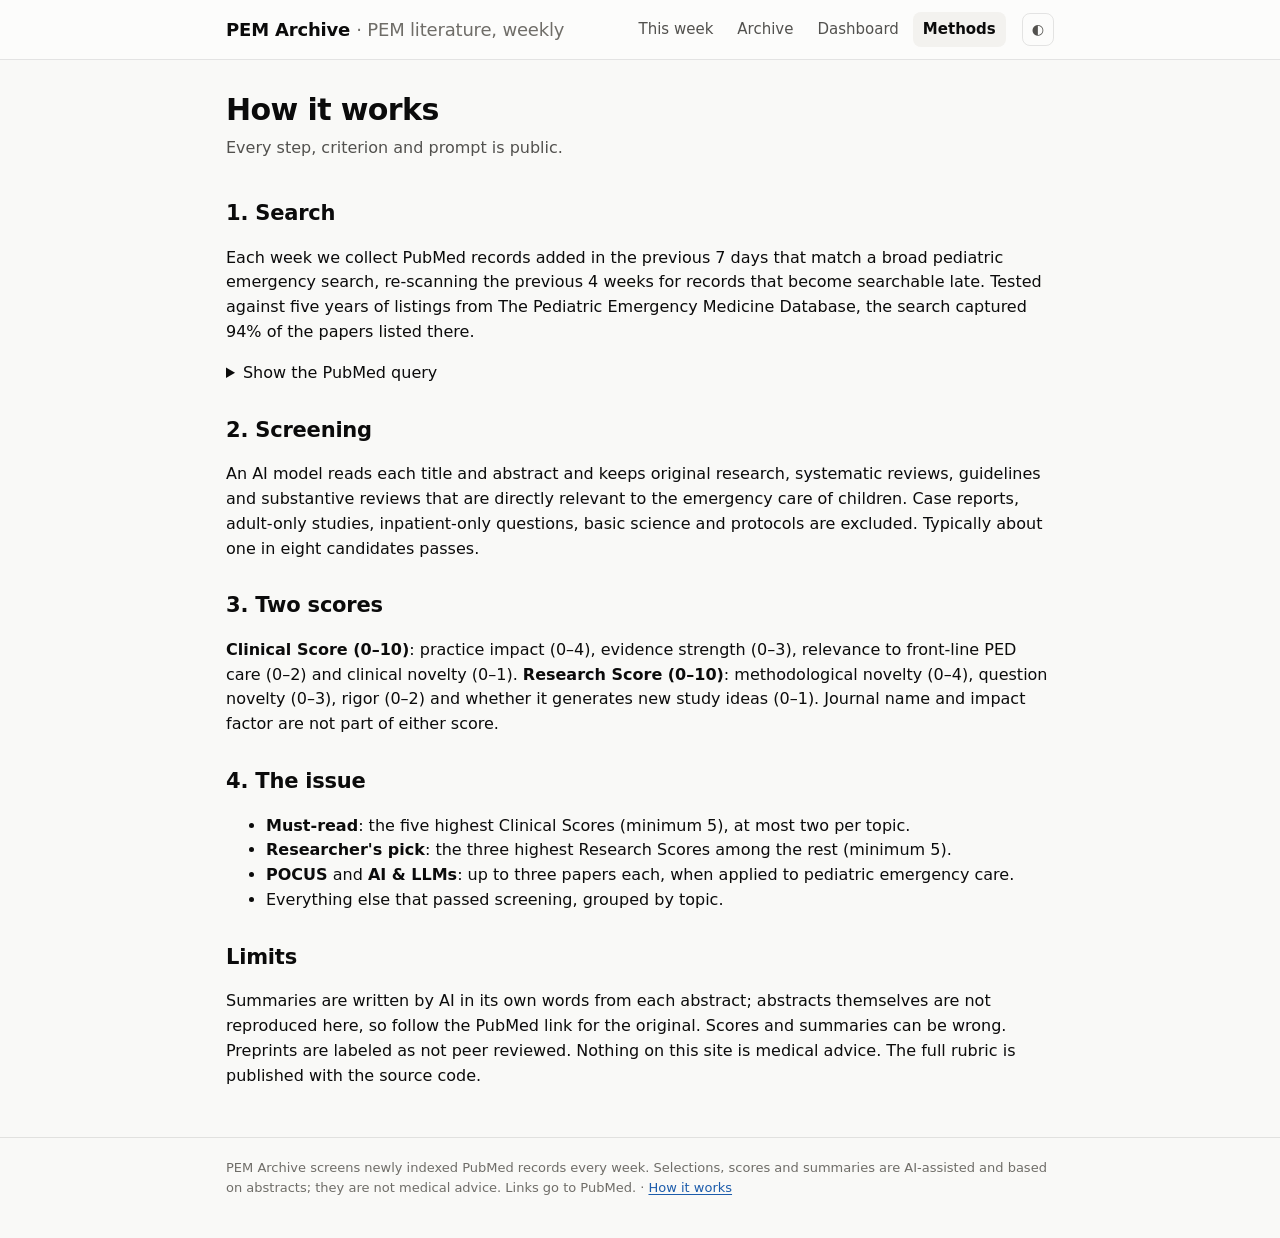
==== docs/about.html @ d5014c94 "PEM Archive: weekly AI-screened pediatric emergency medicine digest - pipeline: PubMed fetch (Q5 que" ====
<!doctype html>
<html lang="en">
<head>
<meta charset="utf-8">
<meta name="viewport" content="width=device-width, initial-scale=1">
<title>Methods · PEM Archive</title>
<meta name="description" content="Weekly must-reads in pediatric emergency medicine">
<link rel="stylesheet" href="assets/style.css">
<script src="assets/app.js" defer></script>
</head>
<body>
<header class="site-header"><div class="wrap">
<a class="brand" href="index.html">PEM Archive <span>· PEM literature, weekly</span></a>
<nav class="nav" aria-label="Main"><a href="index.html">This week</a><a href="archive.html">Archive</a><a href="dashboard.html">Dashboard</a><a href="about.html" aria-current="page">Methods</a></nav>
<button class="theme-btn" type="button" aria-label="Toggle dark mode">◐</button>
</div></header>
<main class="wrap">
<div class="issue-head"><h1>How it works</h1><p class="lede">Every step, criterion and prompt is public.</p></div>
<div class="prose">
<h2>1. Search</h2>
<p>Each week we collect PubMed records added in the previous 7 days that match a broad pediatric emergency search,
re-scanning the previous 4 weeks for records that become searchable late. Tested against five years of listings from
The Pediatric Emergency Medicine Database, the search captured 94% of the papers listed there.</p>
<details><summary>Show the PubMed query</summary><pre>((pediatric*[tiab] OR paediatric*[tiab] OR child*[tiab] OR infant*[tiab] OR adolescen*[tiab] OR neonat*[tiab] OR newborn*[tiab] OR toddler*[tiab] OR youth*[tiab] OR kid[tiab] OR kids[tiab] OR &quot;young people&quot;[tiab] OR child[mh] OR infant[mh] OR adolescent[mh] OR pediatrics[mh] OR &quot;pediatric emergency medicine&quot;[mh]) AND (&quot;emergency department*&quot;[tiab] OR &quot;emergency room*&quot;[tiab] OR &quot;emergency medicine&quot;[tiab] OR &quot;emergency care&quot;[tiab] OR &quot;emergency unit*&quot;[tiab] OR &quot;accident and emergency&quot;[tiab] OR &quot;emergency service, hospital&quot;[mh] OR &quot;emergency medicine&quot;[mh] OR &quot;emergency medical services&quot;[mh] OR &quot;emergencies&quot;[mh] OR ED[tiab] OR EDs[tiab] OR PED[tiab] OR PEDs[tiab] OR prehospital[tiab] OR pre-hospital[tiab] OR &quot;emergency medical service*&quot;[tiab] OR paramedic*[tiab] OR ambulance*[tiab] OR &quot;urgent care&quot;[tiab] OR triage[tiab] OR &quot;trauma center*&quot;[tiab] OR &quot;trauma centre*&quot;[tiab] OR &quot;emergency&quot;[tiab])) OR &quot;Pediatr Emerg Care&quot;[ta] OR &quot;Pediatr Emerg Med Pract&quot;[ta] OR ((pediatric*[tiab] OR paediatric*[tiab] OR child*[tiab] OR infant*[tiab] OR adolescen*[tiab] OR neonat*[tiab] OR newborn*[tiab] OR toddler*[tiab] OR youth*[tiab] OR kid[tiab] OR kids[tiab] OR &quot;young people&quot;[tiab] OR child[mh] OR infant[mh] OR adolescent[mh] OR pediatrics[mh] OR &quot;pediatric emergency medicine&quot;[mh]) AND (&quot;Am J Emerg Med&quot;[ta] OR &quot;Ann Emerg Med&quot;[ta] OR &quot;Acad Emerg Med&quot;[ta] OR &quot;J Emerg Med&quot;[ta] OR &quot;Emerg Med J&quot;[ta] OR &quot;Emerg Med Australas&quot;[ta] OR &quot;CJEM&quot;[ta] OR &quot;J Am Coll Emerg Physicians Open&quot;[ta] OR &quot;West J Emerg Med&quot;[ta] OR &quot;Prehosp Emerg Care&quot;[ta] OR &quot;Resuscitation&quot;[ta] OR &quot;Resusc Plus&quot;[ta] OR &quot;Eur J Emerg Med&quot;[ta] OR &quot;Scand J Trauma Resusc Emerg Med&quot;[ta] OR &quot;BMC Emerg Med&quot;[ta] OR &quot;Int J Emerg Med&quot;[ta] OR &quot;Emerg Med Clin North Am&quot;[ta] OR &quot;AEM Educ Train&quot;[ta] OR &quot;Intern Emerg Med&quot;[ta] OR &quot;Clin Exp Emerg Med&quot;[ta] OR &quot;Emergencias&quot;[ta] OR &quot;Air Med J&quot;[ta] OR &quot;Prehosp Disaster Med&quot;[ta] OR &quot;Am J Emerg Med&quot;[ta] OR &quot;Injury&quot;[ta] OR &quot;J Trauma Acute Care Surg&quot;[ta])) OR ((pediatric*[tiab] OR paediatric*[tiab] OR child*[tiab] OR infant*[tiab] OR adolescen*[tiab] OR neonat*[tiab] OR newborn*[tiab] OR toddler*[tiab] OR youth*[tiab] OR kid[tiab] OR kids[tiab] OR &quot;young people&quot;[tiab]) AND (resuscitat*[tiab] OR &quot;cardiac arrest&quot;[tiab] OR CPR[tiab] OR trauma*[tiab] OR injur*[tiab] OR concussion*[tiab] OR fractur*[tiab] OR sedation[tiab] OR ketamine[tiab] OR bronchiolitis[tiab] OR croup[tiab] OR asthma exacerbation*[tiab] OR appendicitis[tiab] OR intussusception[tiab] OR sepsis[tiab] OR septic[tiab] OR &quot;febrile infant*&quot;[tiab] OR &quot;diabetic ketoacidosis&quot;[tiab] OR &quot;status epilepticus&quot;[tiab] OR &quot;febrile seizure*&quot;[tiab] OR anaphylaxis[tiab] OR poisoning*[tiab] OR ingestion*[tiab] OR &quot;foreign body&quot;[tiab] OR torsion[tiab] OR &quot;point-of-care ultrasound&quot;[tiab] OR POCUS[tiab] OR &quot;child abuse&quot;[tiab] OR maltreatment[tiab]))</pre></details>
<h2>2. Screening</h2>
<p>An AI model reads each title and abstract and keeps original research, systematic reviews, guidelines and substantive
reviews that are directly relevant to the emergency care of children. Case reports, adult-only studies, inpatient-only
questions, basic science and protocols are excluded. Typically about one in eight candidates passes.</p>
<h2>3. Two scores</h2>
<p><b>Clinical Score (0–10)</b>: practice impact (0–4), evidence strength (0–3), relevance to front-line PED care (0–2)
and clinical novelty (0–1). <b>Research Score (0–10)</b>: methodological novelty (0–4), question novelty (0–3),
rigor (0–2) and whether it generates new study ideas (0–1). Journal name and impact factor are not part of either score.</p>
<h2>4. The issue</h2>
<ul><li><b>Must-read</b>: the five highest Clinical Scores (minimum 5), at most two per topic.</li>
<li><b>Researcher's pick</b>: the three highest Research Scores among the rest (minimum 5).</li>
<li><b>POCUS</b> and <b>AI & LLMs</b>: up to three papers each, when applied to pediatric emergency care.</li>
<li>Everything else that passed screening, grouped by topic.</li></ul>
<h2>Limits</h2>
<p>Summaries are written by AI in its own words from each abstract; abstracts themselves are not reproduced here, so follow the PubMed link for the original. Scores and summaries can be wrong. Preprints are labeled as not peer reviewed. Nothing on
this site is medical advice. The full rubric is published with the source code.</p>
</div>
</main>
<footer><div class="wrap">
PEM Archive screens newly indexed PubMed records every week. Selections, scores and summaries are AI-assisted and
based on abstracts; they are not medical advice. Links go to PubMed. · <a href="about.html">How it works</a>
</div></footer>
</body>
</html>
---- docs/assets/style.css ----
:root {
  color-scheme: light;
  --page: #f9f9f7;
  --surface: #fcfcfb;
  --surface-2: #f3f2ef;
  --ink: #0b0b0b;
  --ink-2: #52514e;
  --muted: #6f6d68;
  --grid: #e1e0d9;
  --axis: #c3c2b7;
  --border: rgba(11, 11, 11, 0.10);
  --accent: #1c5cab;
  --accent-wash: #e6effb;
  --series-1: #2a78d6;
  --series-2: #eb6834;
  --good: #006300;
  --radius: 10px;
  --font: system-ui, -apple-system, "Segoe UI", sans-serif;
}
@media (prefers-color-scheme: dark) {
  :root:where(:not([data-theme="light"])) {
    color-scheme: dark;
    --page: #0d0d0d;
    --surface: #1a1a19;
    --surface-2: #232321;
    --ink: #ffffff;
    --ink-2: #c3c2b7;
    --muted: #9a988f;
    --grid: #2c2c2a;
    --axis: #383835;
    --border: rgba(255, 255, 255, 0.10);
    --accent: #86b6ef;
    --accent-wash: #1d2a3b;
    --series-1: #3987e5;
    --series-2: #d95926;
    --good: #0ca30c;
  }
}
:root[data-theme="dark"] {
  color-scheme: dark;
  --page: #0d0d0d;
  --surface: #1a1a19;
  --surface-2: #232321;
  --ink: #ffffff;
  --ink-2: #c3c2b7;
  --muted: #9a988f;
  --grid: #2c2c2a;
  --axis: #383835;
  --border: rgba(255, 255, 255, 0.10);
  --accent: #86b6ef;
  --accent-wash: #1d2a3b;
  --series-1: #3987e5;
  --series-2: #d95926;
  --good: #0ca30c;
}

* { box-sizing: border-box; }
html { -webkit-text-size-adjust: 100%; }
body {
  margin: 0; background: var(--page); color: var(--ink);
  font: 16px/1.55 var(--font);
}
a { color: var(--accent); text-underline-offset: 2px; }
a:hover { text-decoration-thickness: 2px; }
.wrap { max-width: 860px; margin: 0 auto; padding: 0 16px; }

/* header */
.site-header { border-bottom: 1px solid var(--border); background: var(--surface); }
.site-header .wrap { display: flex; align-items: center; gap: 16px; flex-wrap: wrap; padding-top: 12px; padding-bottom: 12px; }
.brand { font-weight: 700; font-size: 18px; color: var(--ink); text-decoration: none; letter-spacing: -0.01em; }
.brand span { color: var(--muted); font-weight: 500; }
.nav { display: flex; gap: 4px; flex-wrap: wrap; margin-left: auto; }
.nav a { color: var(--ink-2); text-decoration: none; padding: 6px 10px; border-radius: 8px; font-size: 15px; }
.nav a:hover { background: var(--surface-2); }
.nav a[aria-current="page"] { color: var(--ink); background: var(--surface-2); font-weight: 600; }
.theme-btn { border: 1px solid var(--border); background: transparent; color: var(--ink-2); border-radius: 8px; padding: 5px 9px; cursor: pointer; font: inherit; font-size: 14px; }

/* issue header */
.issue-head { padding: 32px 0 8px; }
.eyebrow { color: var(--muted); font-size: 14px; letter-spacing: 0.02em; margin: 0 0 4px; }
h1 { font-size: 30px; line-height: 1.2; margin: 0 0 8px; letter-spacing: -0.02em; }
.lede { color: var(--ink-2); margin: 0; }
.stats { display: flex; gap: 24px; flex-wrap: wrap; margin: 16px 0 0; padding: 0; list-style: none; }
.stats li { font-size: 14px; color: var(--muted); }
.stats b { display: block; font-size: 22px; color: var(--ink); font-weight: 600; }

/* sections */
section { margin: 36px 0; }
h2 { font-size: 21px; margin: 0 0 4px; letter-spacing: -0.01em; }
.section-note { color: var(--muted); font-size: 14px; margin: 0 0 14px; }
.empty { color: var(--muted); font-style: italic; padding: 14px 16px; border: 1px dashed var(--axis); border-radius: var(--radius); }

/* paper card */
.card { background: var(--surface); border: 1px solid var(--border); border-radius: var(--radius); padding: 18px 18px 16px; margin: 0 0 12px; }
.card.featured { border-left: 3px solid var(--accent); }
.rank { color: var(--muted); font-weight: 600; font-size: 14px; }
.card h3 { font-size: 17px; line-height: 1.35; margin: 2px 0 6px; }
.card h3 a { color: var(--ink); text-decoration: none; }
.card h3 a:hover { color: var(--accent); text-decoration: underline; }
.meta { color: var(--muted); font-size: 14px; margin: 0 0 8px; }
.badges { display: flex; flex-wrap: wrap; gap: 6px; margin: 0 0 10px; }
.badge { font-size: 12px; line-height: 1; padding: 5px 8px; border-radius: 999px; background: var(--surface-2); color: var(--ink-2); border: 1px solid var(--border); white-space: nowrap; }
.badge.strong { background: var(--accent-wash); color: var(--accent); border-color: transparent; font-weight: 600; }
.scores { display: flex; gap: 16px; flex-wrap: wrap; font-size: 14px; color: var(--ink-2); margin: 0 0 10px; }
.score { display: inline-flex; align-items: center; gap: 8px; }
.score b { color: var(--ink); font-variant-numeric: tabular-nums; }
.meter { width: 70px; height: 6px; border-radius: 3px; background: var(--grid); overflow: hidden; display: inline-block; }
.meter i { display: block; height: 100%; border-radius: 3px; }
.meter.c i { background: var(--series-1); }
.meter.r i { background: var(--series-2); }
.one-line { margin: 0; }
dl.summary { margin: 12px 0 0; display: grid; grid-template-columns: 130px 1fr; gap: 6px 14px; font-size: 15px; }
dl.summary dt { color: var(--muted); font-weight: 600; font-size: 13px; padding-top: 2px; }
dl.summary dd { margin: 0; }
.methods { margin: 10px 0 0; font-size: 14px; color: var(--ink-2); }
details.why { margin-top: 10px; font-size: 14px; color: var(--ink-2); }
details.why summary { cursor: pointer; color: var(--muted); }
details.why p { margin: 6px 0 0; }
.ai-note { color: var(--muted); font-size: 12px; margin: 10px 0 0; }

/* compact list */
.topic-group { margin: 0 0 18px; }
.topic-group h3 { font-size: 15px; margin: 0 0 6px; color: var(--ink-2); }
ul.compact { list-style: none; margin: 0; padding: 0; border-top: 1px solid var(--border); }
ul.compact li { padding: 10px 0; border-bottom: 1px solid var(--border); }
ul.compact .t { font-weight: 600; color: var(--ink); text-decoration: none; }
ul.compact .t:hover { color: var(--accent); text-decoration: underline; }
ul.compact .m { color: var(--muted); font-size: 13px; }
ul.compact p { margin: 2px 0 0; font-size: 15px; color: var(--ink-2); }

/* tables, forms */
.filters { display: flex; gap: 8px; flex-wrap: wrap; margin: 0 0 14px; }
.filters input, .filters select { font: inherit; font-size: 15px; padding: 7px 10px; border-radius: 8px; border: 1px solid var(--axis); background: var(--surface); color: var(--ink); }
.filters input { flex: 1 1 220px; }
.table-wrap { overflow-x: auto; border: 1px solid var(--border); border-radius: var(--radius); background: var(--surface); }
table { border-collapse: collapse; width: 100%; font-size: 14px; }
th, td { text-align: left; padding: 8px 10px; border-bottom: 1px solid var(--border); vertical-align: top; }
th { color: var(--muted); font-weight: 600; background: var(--surface-2); position: sticky; top: 0; }
td.num, th.num { text-align: right; font-variant-numeric: tabular-nums; white-space: nowrap; }

/* charts */
.chart-card { background: var(--surface); border: 1px solid var(--border); border-radius: var(--radius); padding: 18px; margin: 0 0 16px; }
.chart-card h3 { margin: 0 0 2px; font-size: 16px; }
.chart-card .sub { margin: 0 0 12px; color: var(--muted); font-size: 14px; }
.chart svg { display: block; width: 100%; height: auto; overflow: visible; }
.chart text { fill: var(--ink-2); font: 12px var(--font); }
.chart .val { fill: var(--ink); font-variant-numeric: tabular-nums; }
.chart .grid { stroke: var(--grid); stroke-width: 1; }
.chart .base { stroke: var(--axis); stroke-width: 1; }
.chart .mark { cursor: default; transition: opacity .12s; }
.chart .mark:hover, .chart .mark:focus { opacity: .78; outline: none; }
.legend { display: flex; gap: 16px; font-size: 13px; color: var(--ink-2); margin: 0 0 8px; }
.legend i { display: inline-block; width: 10px; height: 10px; border-radius: 2px; margin-right: 6px; vertical-align: -1px; }
.tip { position: fixed; pointer-events: none; background: var(--surface); color: var(--ink); border: 1px solid var(--border); box-shadow: 0 4px 16px rgba(0,0,0,.14); border-radius: 8px; padding: 8px 10px; font-size: 13px; z-index: 10; max-width: 260px; }
.tip b { display: block; font-size: 15px; }
.tip span { color: var(--ink-2); }
.toggle-table { margin-top: 10px; font: inherit; font-size: 13px; background: none; border: 0; color: var(--accent); cursor: pointer; padding: 0; }

/* prose */
.prose h2 { margin-top: 28px; }
.prose code, .prose pre { font-family: ui-monospace, SFMono-Regular, Menlo, monospace; font-size: 13px; }
.prose pre { background: var(--surface); border: 1px solid var(--border); border-radius: 8px; padding: 12px; overflow-x: auto; white-space: pre-wrap; word-break: break-word; }

footer { border-top: 1px solid var(--border); margin-top: 48px; padding: 20px 0 40px; color: var(--muted); font-size: 13px; }

@media (max-width: 560px) {
  h1 { font-size: 25px; }
  dl.summary { grid-template-columns: 1fr; gap: 2px; }
  dl.summary dd { margin-bottom: 8px; }
  .brand span { display: none; }
  .site-header .wrap { gap: 8px; }
  .nav { margin-left: 0; order: 3; width: 100%; }
  .theme-btn { margin-left: auto; }
}
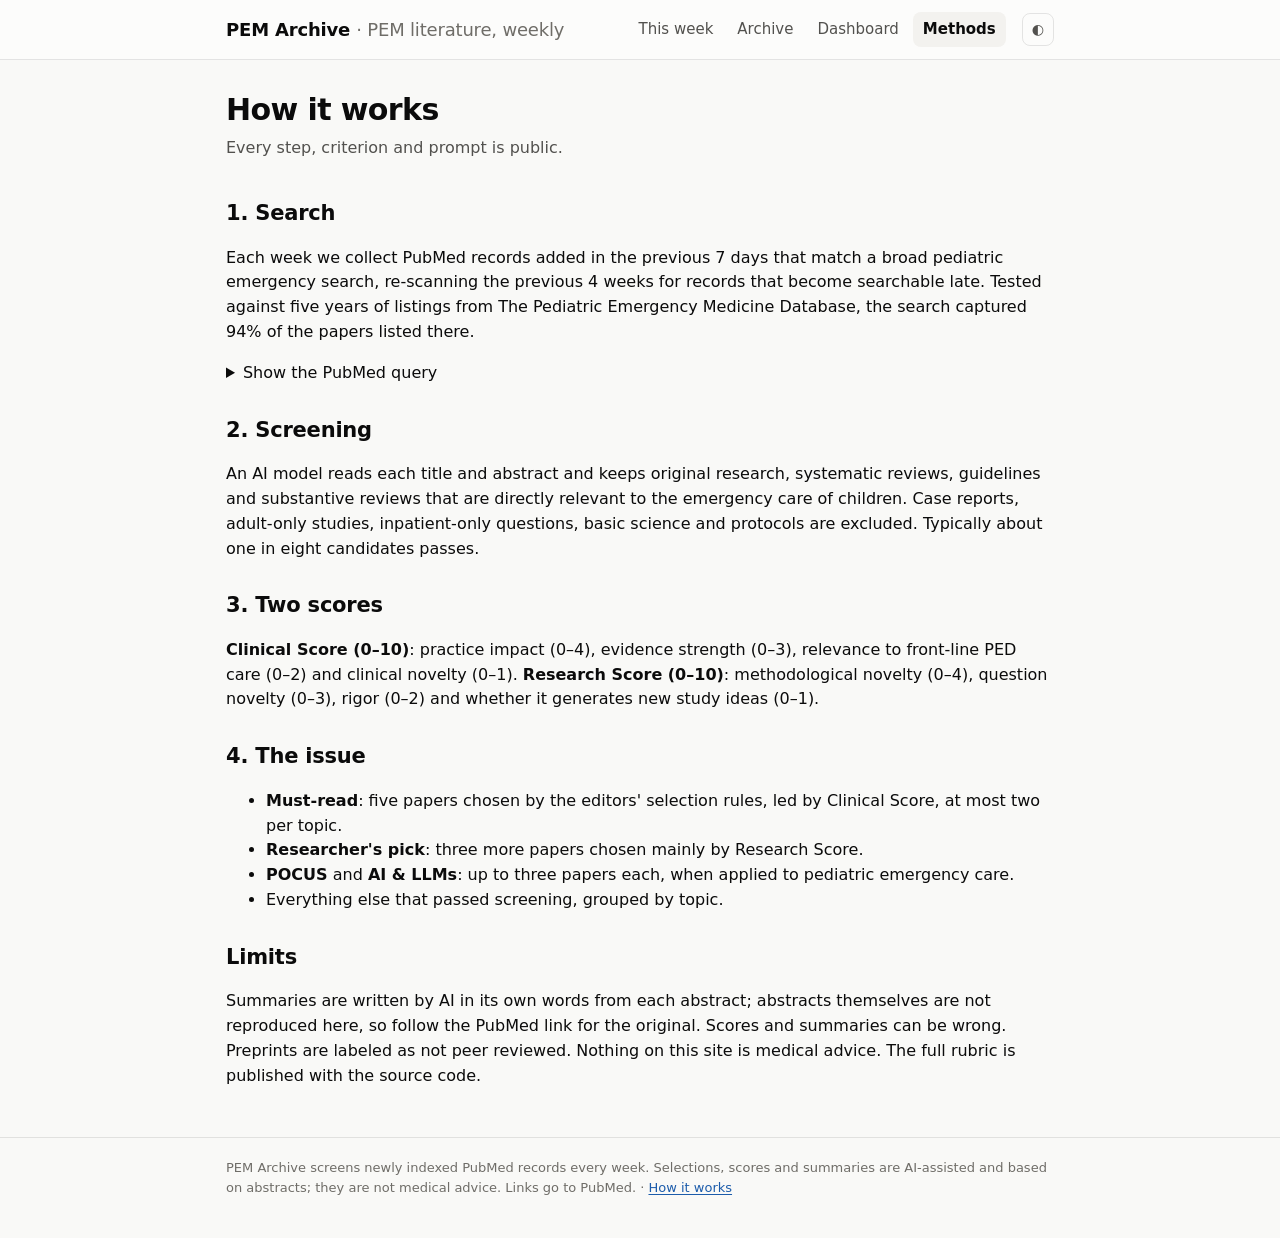
==== commit fcc06d2c: "Weight Must-read and Researcher's pick selection by an internal journal tier The first issue's Must-" ====
--- a/docs/about.html
+++ b/docs/about.html
@@ -29,10 +29,10 @@
 <h2>3. Two scores</h2>
 <p><b>Clinical Score (0–10)</b>: practice impact (0–4), evidence strength (0–3), relevance to front-line PED care (0–2)
 and clinical novelty (0–1). <b>Research Score (0–10)</b>: methodological novelty (0–4), question novelty (0–3),
-rigor (0–2) and whether it generates new study ideas (0–1). Journal name and impact factor are not part of either score.</p>
+rigor (0–2) and whether it generates new study ideas (0–1).</p>
 <h2>4. The issue</h2>
-<ul><li><b>Must-read</b>: the five highest Clinical Scores (minimum 5), at most two per topic.</li>
-<li><b>Researcher's pick</b>: the three highest Research Scores among the rest (minimum 5).</li>
+<ul><li><b>Must-read</b>: five papers chosen by the editors' selection rules, led by Clinical Score, at most two per topic.</li>
+<li><b>Researcher's pick</b>: three more papers chosen mainly by Research Score.</li>
 <li><b>POCUS</b> and <b>AI & LLMs</b>: up to three papers each, when applied to pediatric emergency care.</li>
 <li>Everything else that passed screening, grouped by topic.</li></ul>
 <h2>Limits</h2>
